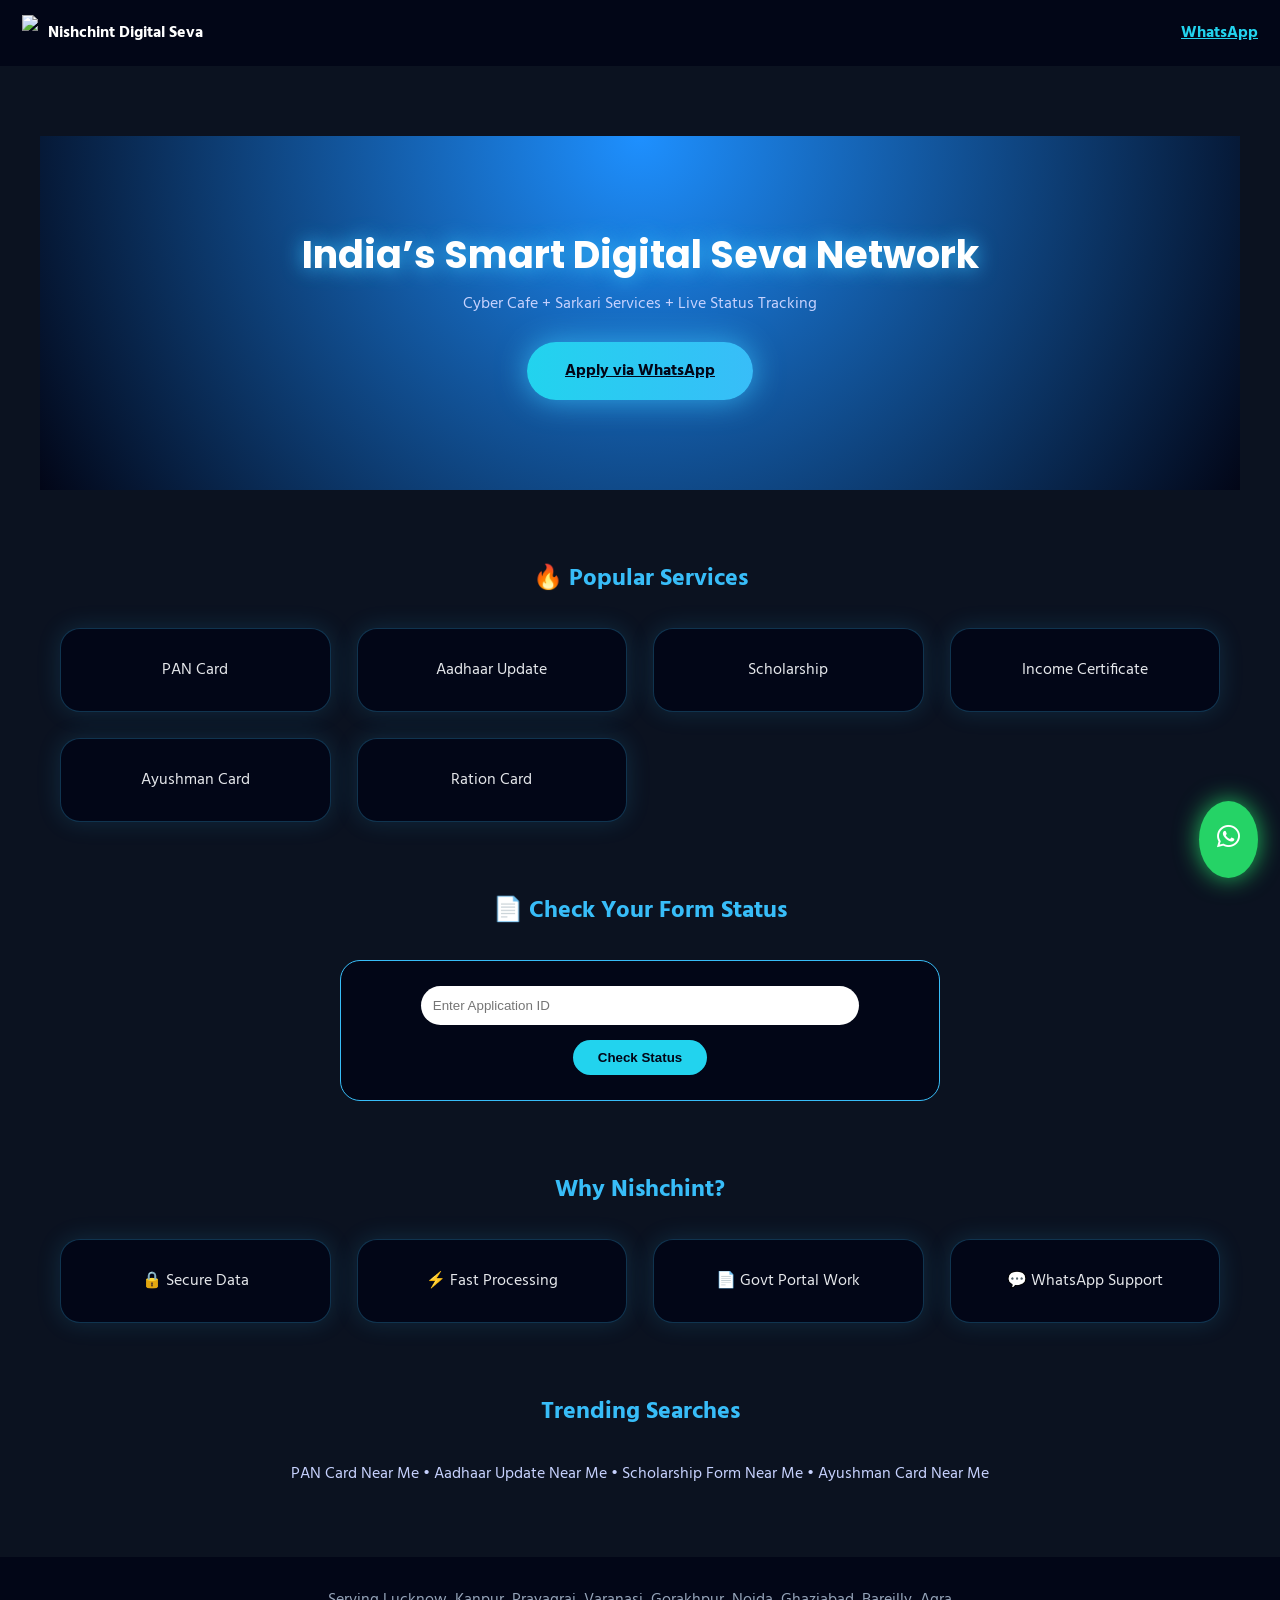
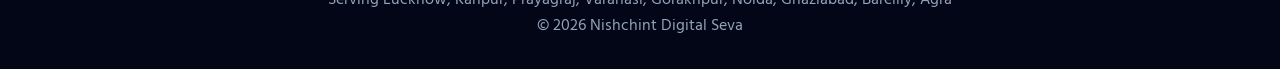
==== index.html @ 5841b882 "Update index.html" ====
<!DOCTYPE html>
<html lang="hi">
<head>
<meta charset="UTF-8">
<meta name="viewport" content="width=device-width, initial-scale=1.0">

<title>Nishchint – Digital Seva, Sarkari News & Cyber Cafe Near Me</title>

<meta name="description" content="Nishchint Digital Seva – Uttar Pradesh ka #1 cyber cafe & online form filling portal. PAN, Aadhaar, Scholarship, Certificate, Sarkari Yojana aur status tracking.">
<meta name="robots" content="index, follow">

<meta name="geo.region" content="IN-UP">
<meta name="geo.placename" content="Uttar Pradesh">
<meta name="geo.position" content="26.8467;80.9462">
<meta name="ICBM" content="26.8467, 80.9462">

<meta name="keywords" content="cyber cafe near me, pan card near me, aadhaar update near me, scholarship form near me, ayushman card near me, nishchint digital seva">

<link rel="manifest" href="/nishchint/manifest.json">
<meta name="theme-color" content="#0a3d62">

<link href="https://fonts.googleapis.com/css2?family=Poppins:wght@500;600&family=Hind:wght@400;600&display=swap" rel="stylesheet">
<link rel="stylesheet" href="https://cdnjs.cloudflare.com/ajax/libs/font-awesome/6.5.0/css/all.min.css">

<script type="application/ld+json">
{
 "@context": "https://schema.org",
 "@type": "LocalBusiness",
 "name": "Nishchint Digital Seva",
 "image": "https://ashishkumar74979452-stack.github.io/nishchint/logo.png",
 "url": "https://ashishkumar74979452-stack.github.io/nishchint/",
 "telephone": "+917497945260",
 "address": { "@type": "PostalAddress", "addressRegion": "Uttar Pradesh", "addressCountry": "IN" },
 "areaServed": "Uttar Pradesh",
 "sameAs": ["https://wa.me/917497945260"]
}
</script>

<style>
*{margin:0;padding:0;box-sizing:border-box}
body{font-family:'Hind',sans-serif;background:#0b1220;color:#e5e7eb}

/* HEADER */
header{background:#020617;padding:15px 22px;display:flex;justify-content:space-between;align-items:center;position:sticky;top:0;z-index:10}
header img{height:36px}
header strong{color:#fff}
header a{color:#22d3ee;font-weight:700}

/* HERO */
.hero{background:radial-gradient(circle at top,#1e90ff,#020617);padding:90px 20px;text-align:center}
.hero h1{font-family:'Poppins';font-size:38px;color:#fff;text-shadow:0 0 20px #38bdf8}
.hero p{color:#c7d2fe;margin-top:8px}
.hero a{display:inline-block;margin-top:25px;padding:16px 38px;border-radius:40px;background:linear-gradient(90deg,#22d3ee,#38bdf8);color:#020617;font-weight:700;box-shadow:0 0 30px rgba(56,189,248,.8);animation:pulse 2s infinite}

/* SECTIONS */
section{max-width:1200px;margin:70px auto;padding:0 20px}
h2{text-align:center;margin-bottom:30px;color:#38bdf8}

/* CARDS */
.cards{display:grid;grid-template-columns:repeat(auto-fit,minmax(220px,1fr));gap:26px}
.card{background:#020617;border:1px solid rgba(56,189,248,.25);padding:28px 20px;border-radius:20px;text-align:center;box-shadow:0 0 25px rgba(56,189,248,.15);transition:.4s;animation:fadeUp .6s ease both}
.card:hover{transform:translateY(-12px) scale(1.03);box-shadow:0 0 50px rgba(56,189,248,.7)}

/* STATUS TRACKER */
.status-box{max-width:600px;margin:0 auto;background:#020617;padding:25px;border-radius:20px;border:1px solid #38bdf8;text-align:center}
.status-box input{padding:12px;width:80%;border-radius:30px;border:none;margin-bottom:15px}
.status-box button{padding:10px 25px;border:none;border-radius:30px;background:#22d3ee;color:#020617;font-weight:700}

/* FOOTER */
footer{background:#020617;text-align:center;padding:30px;color:#94a3b8}

/* WHATSAPP */
.whatsapp{position:fixed;bottom:22px;right:22px;background:#25d366;color:#fff;padding:18px;border-radius:50%;font-size:26px;box-shadow:0 0 25px rgba(37,211,102,.9)}

/* ANIMATIONS */
@keyframes pulse{0%,100%{transform:scale(1)}50%{transform:scale(1.05)}}
@keyframes fadeUp{from{opacity:0;transform:translateY(20px)}to{opacity:1;transform:translateY(0)}}
</style>
</head>

<body>

<header>
<div style="display:flex;align-items:center;gap:10px">
<img src="/nishchint/logo.png">
<strong>Nishchint Digital Seva</strong>
</div>
<a href="https://wa.me/917497945260">WhatsApp</a>
</header>

<section class="hero">
<h1>India’s Smart Digital Seva Network</h1>
<p>Cyber Cafe + Sarkari Services + Live Status Tracking</p>
<a href="https://wa.me/917497945260">Apply via WhatsApp</a>
</section>

<section>
<h2>🔥 Popular Services</h2>
<div class="cards">
<div class="card">PAN Card</div>
<div class="card">Aadhaar Update</div>
<div class="card">Scholarship</div>
<div class="card">Income Certificate</div>
<div class="card">Ayushman Card</div>
<div class="card">Ration Card</div>
</div>
</section>

<section>
<h2>📄 Check Your Form Status</h2>
<div class="status-box">
<input type="text" placeholder="Enter Application ID">
<br>
<button onclick="alert('Processing… You will be notified on WhatsApp')">Check Status</button>
</div>
</section>

<section>
<h2>Why Nishchint?</h2>
<div class="cards">
<div class="card">🔒 Secure Data</div>
<div class="card">⚡ Fast Processing</div>
<div class="card">📄 Govt Portal Work</div>
<div class="card">💬 WhatsApp Support</div>
</div>
</section>

<section>
<h2>Trending Searches</h2>
<p style="text-align:center;color:#c7d2fe">
PAN Card Near Me • Aadhaar Update Near Me • Scholarship Form Near Me • Ayushman Card Near Me
</p>
</section>

<footer>
Serving Lucknow, Kanpur, Prayagraj, Varanasi, Gorakhpur, Noida, Ghaziabad, Bareilly, Agra  
<br>© 2026 Nishchint Digital Seva
</footer>

<a class="whatsapp" href="https://wa.me/917497945260">
<i class="fa-brands fa-whatsapp"></i>
</a>

<script>
if("serviceWorker" in navigator){
navigator.serviceWorker.register("/nishchint/service-worker.js");
}
</script>

</body>
</html>
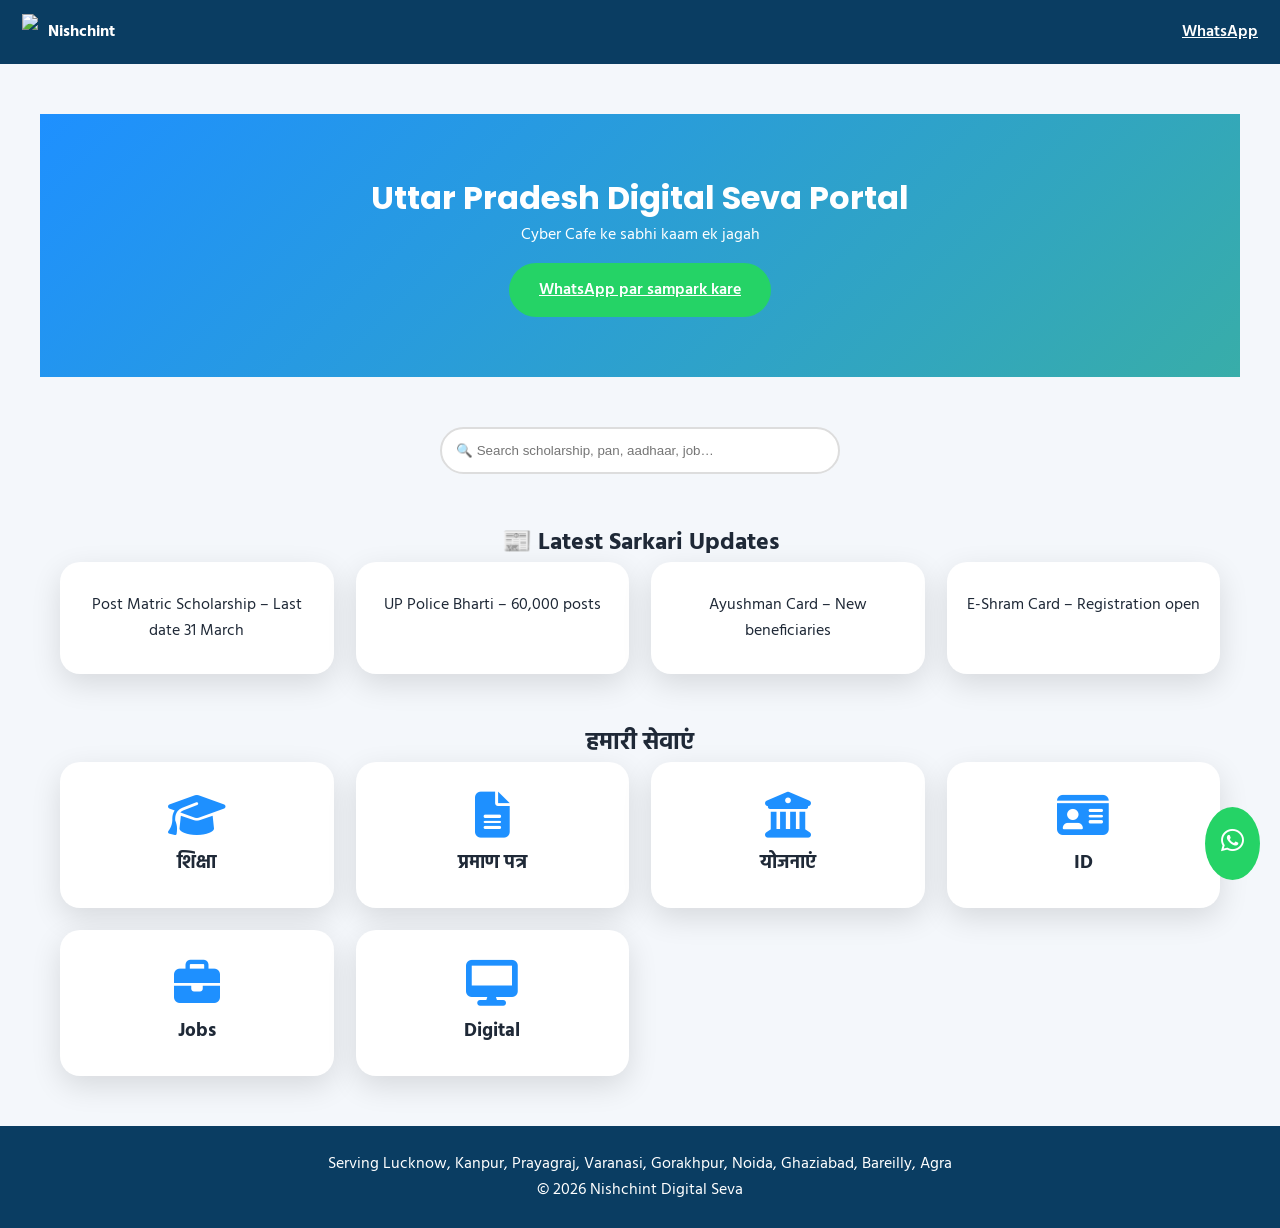
==== commit 5bf2c510: "Update index.html finnel update" ====
--- a/index.html
+++ b/index.html
@@ -3,18 +3,15 @@
 <head>
 <meta charset="UTF-8">
 <meta name="viewport" content="width=device-width, initial-scale=1.0">
+<title>Nishchint – Digital Seva Portal</title>
 
-<title>Nishchint – Digital Seva, Sarkari News & Cyber Cafe Near Me</title>
-
-<meta name="description" content="Nishchint Digital Seva – Uttar Pradesh ka #1 cyber cafe & online form filling portal. PAN, Aadhaar, Scholarship, Certificate, Sarkari Yojana aur status tracking.">
+<meta name="description" content="Nishchint – Uttar Pradesh ki trusted cyber cafe & online form filling service. Sabhi sarkari aur digital kaam ek jagah.">
 <meta name="robots" content="index, follow">
 
+<!-- GOOGLE NEAR ME SEO -->
 <meta name="geo.region" content="IN-UP">
 <meta name="geo.placename" content="Uttar Pradesh">
-<meta name="geo.position" content="26.8467;80.9462">
-<meta name="ICBM" content="26.8467, 80.9462">
-
-<meta name="keywords" content="cyber cafe near me, pan card near me, aadhaar update near me, scholarship form near me, ayushman card near me, nishchint digital seva">
+<meta name="keywords" content="cyber cafe near me, pan card near me, aadhaar update near me, scholarship form near me, nishchint digital seva">
 
 <link rel="manifest" href="/nishchint/manifest.json">
 <meta name="theme-color" content="#0a3d62">
@@ -22,59 +19,55 @@
 <link href="https://fonts.googleapis.com/css2?family=Poppins:wght@500;600&family=Hind:wght@400;600&display=swap" rel="stylesheet">
 <link rel="stylesheet" href="https://cdnjs.cloudflare.com/ajax/libs/font-awesome/6.5.0/css/all.min.css">
 
+<!-- LOCAL BUSINESS -->
 <script type="application/ld+json">
 {
- "@context": "https://schema.org",
- "@type": "LocalBusiness",
- "name": "Nishchint Digital Seva",
- "image": "https://ashishkumar74979452-stack.github.io/nishchint/logo.png",
- "url": "https://ashishkumar74979452-stack.github.io/nishchint/",
- "telephone": "+917497945260",
- "address": { "@type": "PostalAddress", "addressRegion": "Uttar Pradesh", "addressCountry": "IN" },
- "areaServed": "Uttar Pradesh",
- "sameAs": ["https://wa.me/917497945260"]
+ "@context":"https://schema.org",
+ "@type":"LocalBusiness",
+ "name":"Nishchint Digital Seva",
+ "telephone":"+917497945260",
+ "address":{"@type":"PostalAddress","addressRegion":"Uttar Pradesh","addressCountry":"IN"},
+ "areaServed":"Uttar Pradesh",
+ "url":"https://ashishkumar74979452-stack.github.io/nishchint/"
 }
 </script>
 
 <style>
 *{margin:0;padding:0;box-sizing:border-box}
-body{font-family:'Hind',sans-serif;background:#0b1220;color:#e5e7eb}
+body{font-family:'Hind',sans-serif;background:#f4f7fb;color:#1f2937}
 
 /* HEADER */
-header{background:#020617;padding:15px 22px;display:flex;justify-content:space-between;align-items:center;position:sticky;top:0;z-index:10}
+header{background:#0a3d62;color:#fff;padding:14px 22px;display:flex;justify-content:space-between;align-items:center}
 header img{height:36px}
-header strong{color:#fff}
-header a{color:#22d3ee;font-weight:700}
+header a{color:#fff;font-weight:600}
 
 /* HERO */
-.hero{background:radial-gradient(circle at top,#1e90ff,#020617);padding:90px 20px;text-align:center}
-.hero h1{font-family:'Poppins';font-size:38px;color:#fff;text-shadow:0 0 20px #38bdf8}
-.hero p{color:#c7d2fe;margin-top:8px}
-.hero a{display:inline-block;margin-top:25px;padding:16px 38px;border-radius:40px;background:linear-gradient(90deg,#22d3ee,#38bdf8);color:#020617;font-weight:700;box-shadow:0 0 30px rgba(56,189,248,.8);animation:pulse 2s infinite}
+.hero{background:linear-gradient(135deg,#1e90ff,#38ada9);color:#fff;text-align:center;padding:60px 20px}
+.hero h1{font-family:'Poppins';font-size:32px}
+.hero a{background:#25d366;color:#fff;padding:14px 30px;border-radius:30px;display:inline-block;margin-top:15px;font-weight:600}
+
+/* SEARCH */
+.search{margin:30px auto;text-align:center}
+.search input{padding:14px;width:80%;max-width:400px;border-radius:30px;border:2px solid #ddd}
 
 /* SECTIONS */
-section{max-width:1200px;margin:70px auto;padding:0 20px}
-h2{text-align:center;margin-bottom:30px;color:#38bdf8}
+section{max-width:1200px;margin:50px auto;padding:0 20px}
+.cards{display:grid;grid-template-columns:repeat(auto-fit,minmax(220px,1fr));gap:22px}
+.card{background:#fff;padding:30px 20px;border-radius:20px;text-align:center;box-shadow:0 10px 30px rgba(0,0,0,.12);transition:.3s}
+.card:hover{transform:translateY(-8px)}
+.card i{font-size:46px;color:#1e90ff;margin-bottom:10px}
 
-/* CARDS */
-.cards{display:grid;grid-template-columns:repeat(auto-fit,minmax(220px,1fr));gap:26px}
-.card{background:#020617;border:1px solid rgba(56,189,248,.25);padding:28px 20px;border-radius:20px;text-align:center;box-shadow:0 0 25px rgba(56,189,248,.15);transition:.4s;animation:fadeUp .6s ease both}
-.card:hover{transform:translateY(-12px) scale(1.03);box-shadow:0 0 50px rgba(56,189,248,.7)}
-
-/* STATUS TRACKER */
-.status-box{max-width:600px;margin:0 auto;background:#020617;padding:25px;border-radius:20px;border:1px solid #38bdf8;text-align:center}
-.status-box input{padding:12px;width:80%;border-radius:30px;border:none;margin-bottom:15px}
-.status-box button{padding:10px 25px;border:none;border-radius:30px;background:#22d3ee;color:#020617;font-weight:700}
+/* MODAL */
+.modal{position:fixed;top:0;left:0;width:100%;height:100%;background:rgba(0,0,0,.6);display:none;align-items:center;justify-content:center;z-index:999}
+.modal-content{background:#fff;width:90%;max-width:520px;border-radius:20px;padding:25px;max-height:80vh;overflow:auto}
+.close{text-align:right;font-weight:700;cursor:pointer}
+.apply{background:#25d366;color:#fff;padding:4px 10px;border-radius:20px;font-size:13px}
 
 /* FOOTER */
-footer{background:#020617;text-align:center;padding:30px;color:#94a3b8}
+footer{background:#0a3d62;color:#fff;text-align:center;padding:25px;margin-top:50px}
 
 /* WHATSAPP */
-.whatsapp{position:fixed;bottom:22px;right:22px;background:#25d366;color:#fff;padding:18px;border-radius:50%;font-size:26px;box-shadow:0 0 25px rgba(37,211,102,.9)}
-
-/* ANIMATIONS */
-@keyframes pulse{0%,100%{transform:scale(1)}50%{transform:scale(1.05)}}
-@keyframes fadeUp{from{opacity:0;transform:translateY(20px)}to{opacity:1;transform:translateY(0)}}
+.whatsapp{position:fixed;bottom:20px;right:20px;background:#25d366;color:#fff;padding:16px;border-radius:50%;font-size:26px}
 </style>
 </head>
 
@@ -83,65 +76,86 @@
 <header>
 <div style="display:flex;align-items:center;gap:10px">
 <img src="/nishchint/logo.png">
-<strong>Nishchint Digital Seva</strong>
+<strong>Nishchint</strong>
 </div>
 <a href="https://wa.me/917497945260">WhatsApp</a>
 </header>
 
 <section class="hero">
-<h1>India’s Smart Digital Seva Network</h1>
-<p>Cyber Cafe + Sarkari Services + Live Status Tracking</p>
-<a href="https://wa.me/917497945260">Apply via WhatsApp</a>
+<h1>Uttar Pradesh Digital Seva Portal</h1>
+<p>Cyber Cafe ke sabhi kaam ek jagah</p>
+<a href="https://wa.me/917497945260">WhatsApp par sampark kare</a>
 </section>
 
+<div class="search">
+<input id="searchBox" type="text" placeholder="🔍 Search scholarship, pan, aadhaar, job…">
+</div>
+
 <section>
-<h2>🔥 Popular Services</h2>
+<h2 style="text-align:center">📰 Latest Sarkari Updates</h2>
 <div class="cards">
-<div class="card">PAN Card</div>
-<div class="card">Aadhaar Update</div>
-<div class="card">Scholarship</div>
-<div class="card">Income Certificate</div>
-<div class="card">Ayushman Card</div>
-<div class="card">Ration Card</div>
+<div class="card">Post Matric Scholarship – Last date 31 March</div>
+<div class="card">UP Police Bharti – 60,000 posts</div>
+<div class="card">Ayushman Card – New beneficiaries</div>
+<div class="card">E-Shram Card – Registration open</div>
 </div>
 </section>
 
 <section>
-<h2>📄 Check Your Form Status</h2>
-<div class="status-box">
-<input type="text" placeholder="Enter Application ID">
-<br>
-<button onclick="alert('Processing… You will be notified on WhatsApp')">Check Status</button>
+<h2 style="text-align:center">हमारी सेवाएं</h2>
+<div class="cards">
+<div class="card" onclick="openModal('student')"><i class="fa-solid fa-graduation-cap"></i><h3>शिक्षा</h3></div>
+<div class="card" onclick="openModal('cert')"><i class="fa-solid fa-file-lines"></i><h3>प्रमाण पत्र</h3></div>
+<div class="card" onclick="openModal('gov')"><i class="fa-solid fa-building-columns"></i><h3>योजनाएं</h3></div>
+<div class="card" onclick="openModal('id')"><i class="fa-solid fa-id-card"></i><h3>ID</h3></div>
+<div class="card" onclick="openModal('job')"><i class="fa-solid fa-briefcase"></i><h3>Jobs</h3></div>
+<div class="card" onclick="openModal('digital')"><i class="fa-solid fa-desktop"></i><h3>Digital</h3></div>
 </div>
 </section>
 
-<section>
-<h2>Why Nishchint?</h2>
-<div class="cards">
-<div class="card">🔒 Secure Data</div>
-<div class="card">⚡ Fast Processing</div>
-<div class="card">📄 Govt Portal Work</div>
-<div class="card">💬 WhatsApp Support</div>
+<div class="modal" id="modal">
+<div class="modal-content">
+<div class="close" onclick="closeModal()">❌ Close</div>
+<ul id="modalList"></ul>
 </div>
-</section>
-
-<section>
-<h2>Trending Searches</h2>
-<p style="text-align:center;color:#c7d2fe">
-PAN Card Near Me • Aadhaar Update Near Me • Scholarship Form Near Me • Ayushman Card Near Me
-</p>
-</section>
+</div>
 
 <footer>
 Serving Lucknow, Kanpur, Prayagraj, Varanasi, Gorakhpur, Noida, Ghaziabad, Bareilly, Agra  
 <br>© 2026 Nishchint Digital Seva
 </footer>
 
-<a class="whatsapp" href="https://wa.me/917497945260">
-<i class="fa-brands fa-whatsapp"></i>
-</a>
+<a class="whatsapp" href="https://wa.me/917497945260"><i class="fa-brands fa-whatsapp"></i></a>
 
 <script>
+document.getElementById("searchBox").addEventListener("keyup",function(){
+let q=this.value.toLowerCase();
+document.querySelectorAll(".card").forEach(c=>{
+c.style.display = c.innerText.toLowerCase().includes(q) ? "block" : "none";
+});
+});
+
+const services={
+student:["छात्रवृत्ति","फीस प्रतिपूर्ति","ITI","Online Exam"],
+cert:["आय प्रमाण पत्र","जाति","निवास","जन्म प्रमाण"],
+gov:["आयुष्मान","प्रधानमंत्री आवास","ई-श्रम","उज्ज्वला"],
+id:["PAN","Aadhaar","Voter","Ration","DL"],
+job:["SSC","Railway","UP Police","Govt Job"],
+digital:["Resume","Form Fill","Print","Bill Payment"]
+};
+
+function openModal(t){
+const ul=document.getElementById("modalList");
+ul.innerHTML="";
+services[t].forEach(s=>{
+ul.innerHTML+=`<li>${s} <a class="apply" href="https://wa.me/917497945260">Apply</a></li>`;
+});
+document.getElementById("modal").style.display="flex";
+}
+function closeModal(){
+document.getElementById("modal").style.display="none";
+}
+
 if("serviceWorker" in navigator){
 navigator.serviceWorker.register("/nishchint/service-worker.js");
 }
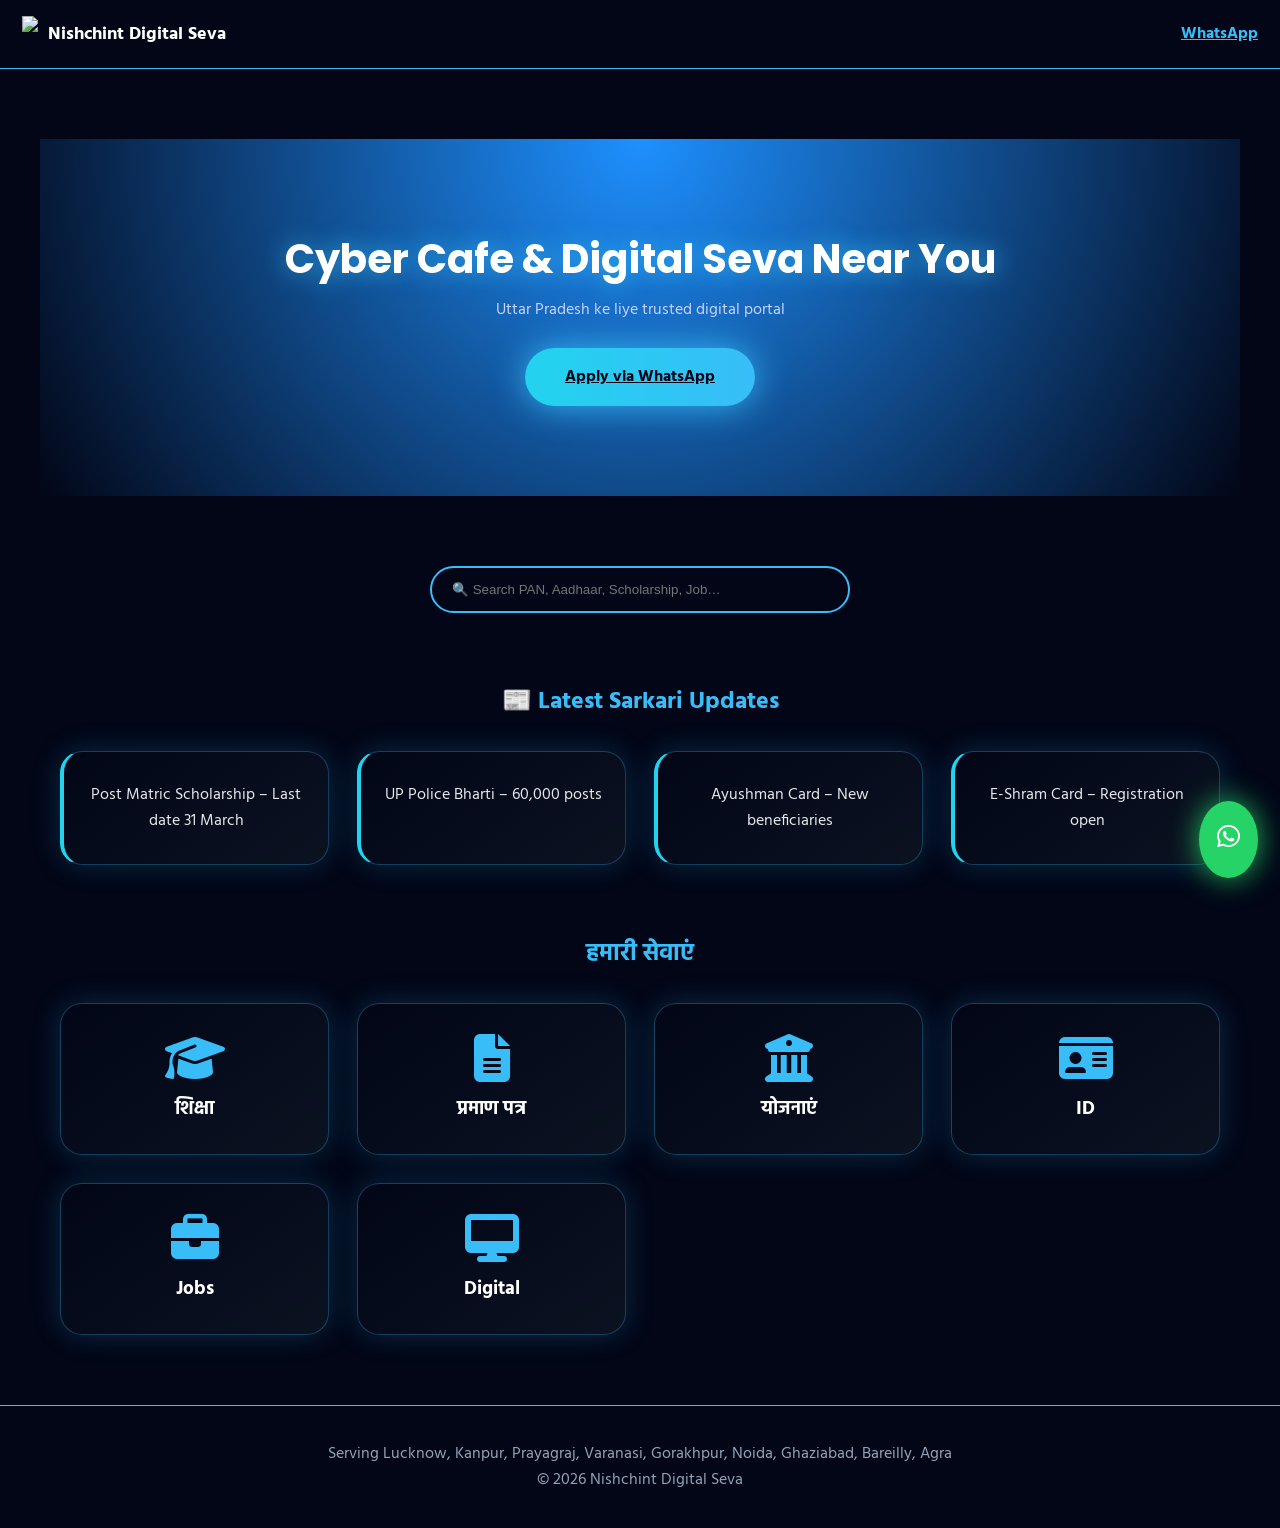
==== commit 1004d2a8: "Update index.html" ====
--- a/index.html
+++ b/index.html
@@ -3,23 +3,23 @@
 <head>
 <meta charset="UTF-8">
 <meta name="viewport" content="width=device-width, initial-scale=1.0">
-<title>Nishchint – Digital Seva Portal</title>
-
-<meta name="description" content="Nishchint – Uttar Pradesh ki trusted cyber cafe & online form filling service. Sabhi sarkari aur digital kaam ek jagah.">
+
+<title>Nishchint – Cyber Cafe & Digital Seva Near Me</title>
+
+<meta name="description" content="Nishchint Digital Seva – Uttar Pradesh ka trusted cyber cafe aur online form filling center. PAN, Aadhaar, Scholarship, Certificate aur sabhi sarkari seva near me.">
 <meta name="robots" content="index, follow">
 
-<!-- GOOGLE NEAR ME SEO -->
+<!-- NEAR ME SEO -->
 <meta name="geo.region" content="IN-UP">
 <meta name="geo.placename" content="Uttar Pradesh">
 <meta name="keywords" content="cyber cafe near me, pan card near me, aadhaar update near me, scholarship form near me, nishchint digital seva">
 
 <link rel="manifest" href="/nishchint/manifest.json">
-<meta name="theme-color" content="#0a3d62">
+<meta name="theme-color" content="#020617">
 
 <link href="https://fonts.googleapis.com/css2?family=Poppins:wght@500;600&family=Hind:wght@400;600&display=swap" rel="stylesheet">
 <link rel="stylesheet" href="https://cdnjs.cloudflare.com/ajax/libs/font-awesome/6.5.0/css/all.min.css">
 
-<!-- LOCAL BUSINESS -->
 <script type="application/ld+json">
 {
  "@context":"https://schema.org",
@@ -34,40 +34,147 @@
 
 <style>
 *{margin:0;padding:0;box-sizing:border-box}
-body{font-family:'Hind',sans-serif;background:#f4f7fb;color:#1f2937}
+body{font-family:'Hind',sans-serif;background:#020617;color:#e5e7eb}
 
 /* HEADER */
-header{background:#0a3d62;color:#fff;padding:14px 22px;display:flex;justify-content:space-between;align-items:center}
+header{
+  background:#020617;
+  padding:16px 22px;
+  display:flex;
+  justify-content:space-between;
+  align-items:center;
+  border-bottom:1px solid #38bdf8;
+}
 header img{height:36px}
-header a{color:#fff;font-weight:600}
+header strong{color:#fff;font-size:18px}
+header a{color:#38bdf8;font-weight:700}
 
 /* HERO */
-.hero{background:linear-gradient(135deg,#1e90ff,#38ada9);color:#fff;text-align:center;padding:60px 20px}
-.hero h1{font-family:'Poppins';font-size:32px}
-.hero a{background:#25d366;color:#fff;padding:14px 30px;border-radius:30px;display:inline-block;margin-top:15px;font-weight:600}
+.hero{
+  background:radial-gradient(circle at top,#1e90ff,#020617);
+  padding:90px 20px;
+  text-align:center;
+}
+.hero h1{
+  font-family:'Poppins';
+  font-size:40px;
+  color:#fff;
+  text-shadow:0 0 25px rgba(56,189,248,.8);
+}
+.hero p{color:#c7d2fe;margin-top:8px}
+.hero a{
+  margin-top:25px;
+  display:inline-block;
+  padding:16px 40px;
+  border-radius:40px;
+  background:linear-gradient(90deg,#22d3ee,#38bdf8);
+  color:#020617;
+  font-weight:800;
+  box-shadow:0 0 35px rgba(56,189,248,.9);
+  animation:pulse 2s infinite;
+}
 
 /* SEARCH */
-.search{margin:30px auto;text-align:center}
-.search input{padding:14px;width:80%;max-width:400px;border-radius:30px;border:2px solid #ddd}
+.search{text-align:center;margin:30px}
+.search input{
+  background:#020617;
+  color:#e5e7eb;
+  border:2px solid #38bdf8;
+  padding:14px 20px;
+  border-radius:30px;
+  width:80%;
+  max-width:420px;
+}
 
 /* SECTIONS */
-section{max-width:1200px;margin:50px auto;padding:0 20px}
-.cards{display:grid;grid-template-columns:repeat(auto-fit,minmax(220px,1fr));gap:22px}
-.card{background:#fff;padding:30px 20px;border-radius:20px;text-align:center;box-shadow:0 10px 30px rgba(0,0,0,.12);transition:.3s}
-.card:hover{transform:translateY(-8px)}
-.card i{font-size:46px;color:#1e90ff;margin-bottom:10px}
+section{max-width:1200px;margin:70px auto;padding:0 20px}
+h2{text-align:center;margin-bottom:30px;color:#38bdf8}
+
+/* CARDS */
+.cards{
+  display:grid;
+  grid-template-columns:repeat(auto-fit,minmax(230px,1fr));
+  gap:28px;
+}
+.card{
+  background:linear-gradient(145deg,#020617,#0b1220);
+  border:1px solid rgba(56,189,248,.3);
+  padding:30px 20px;
+  border-radius:22px;
+  text-align:center;
+  box-shadow:0 0 30px rgba(56,189,248,.2);
+  transition:.4s ease;
+  animation:fadeUp .6s ease both;
+}
+.card:hover{
+  transform:translateY(-14px) scale(1.03);
+  box-shadow:0 0 60px rgba(56,189,248,.8);
+}
+.card i{
+  font-size:48px;
+  color:#38bdf8;
+  margin-bottom:12px;
+}
+.card h3{color:#fff}
+
+/* NEWS */
+#news .card{
+  border-left:4px solid #22d3ee;
+}
 
 /* MODAL */
-.modal{position:fixed;top:0;left:0;width:100%;height:100%;background:rgba(0,0,0,.6);display:none;align-items:center;justify-content:center;z-index:999}
-.modal-content{background:#fff;width:90%;max-width:520px;border-radius:20px;padding:25px;max-height:80vh;overflow:auto}
-.close{text-align:right;font-weight:700;cursor:pointer}
-.apply{background:#25d366;color:#fff;padding:4px 10px;border-radius:20px;font-size:13px}
+.modal{
+  position:fixed;top:0;left:0;
+  width:100%;height:100%;
+  background:rgba(0,0,0,.7);
+  display:none;align-items:center;justify-content:center;
+}
+.modal-content{
+  background:#020617;
+  color:#e5e7eb;
+  padding:25px;
+  border-radius:25px;
+  border:1px solid #38bdf8;
+  width:90%;max-width:520px;
+}
+.apply{
+  background:linear-gradient(90deg,#22d3ee,#38bdf8);
+  color:#020617;
+  padding:4px 12px;
+  border-radius:20px;
+}
 
 /* FOOTER */
-footer{background:#0a3d62;color:#fff;text-align:center;padding:25px;margin-top:50px}
+footer{
+  background:#020617;
+  text-align:center;
+  padding:35px;
+  color:#94a3b8;
+  border-top:1px solid #38bdf8;
+}
 
 /* WHATSAPP */
-.whatsapp{position:fixed;bottom:20px;right:20px;background:#25d366;color:#fff;padding:16px;border-radius:50%;font-size:26px}
+.whatsapp{
+  position:fixed;
+  bottom:22px;
+  right:22px;
+  background:#25d366;
+  color:#fff;
+  padding:18px;
+  border-radius:50%;
+  font-size:26px;
+  box-shadow:0 0 30px rgba(37,211,102,.9);
+}
+
+/* ANIMATIONS */
+@keyframes pulse{
+  0%,100%{transform:scale(1)}
+  50%{transform:scale(1.06)}
+}
+@keyframes fadeUp{
+  from{opacity:0;transform:translateY(25px)}
+  to{opacity:1;transform:translateY(0)}
+}
 </style>
 </head>
 
@@ -76,23 +183,23 @@
 <header>
 <div style="display:flex;align-items:center;gap:10px">
 <img src="/nishchint/logo.png">
-<strong>Nishchint</strong>
+<strong>Nishchint Digital Seva</strong>
 </div>
 <a href="https://wa.me/917497945260">WhatsApp</a>
 </header>
 
 <section class="hero">
-<h1>Uttar Pradesh Digital Seva Portal</h1>
-<p>Cyber Cafe ke sabhi kaam ek jagah</p>
-<a href="https://wa.me/917497945260">WhatsApp par sampark kare</a>
+<h1>Cyber Cafe & Digital Seva Near You</h1>
+<p>Uttar Pradesh ke liye trusted digital portal</p>
+<a href="https://wa.me/917497945260">Apply via WhatsApp</a>
 </section>
 
 <div class="search">
-<input id="searchBox" type="text" placeholder="🔍 Search scholarship, pan, aadhaar, job…">
-</div>
-
-<section>
-<h2 style="text-align:center">📰 Latest Sarkari Updates</h2>
+<input id="searchBox" type="text" placeholder="🔍 Search PAN, Aadhaar, Scholarship, Job…">
+</div>
+
+<section id="news">
+<h2>📰 Latest Sarkari Updates</h2>
 <div class="cards">
 <div class="card">Post Matric Scholarship – Last date 31 March</div>
 <div class="card">UP Police Bharti – 60,000 posts</div>
@@ -102,7 +209,7 @@
 </section>
 
 <section>
-<h2 style="text-align:center">हमारी सेवाएं</h2>
+<h2>हमारी सेवाएं</h2>
 <div class="cards">
 <div class="card" onclick="openModal('student')"><i class="fa-solid fa-graduation-cap"></i><h3>शिक्षा</h3></div>
 <div class="card" onclick="openModal('cert')"><i class="fa-solid fa-file-lines"></i><h3>प्रमाण पत्र</h3></div>
@@ -115,7 +222,7 @@
 
 <div class="modal" id="modal">
 <div class="modal-content">
-<div class="close" onclick="closeModal()">❌ Close</div>
+<div style="text-align:right;cursor:pointer" onclick="closeModal()">❌</div>
 <ul id="modalList"></ul>
 </div>
 </div>
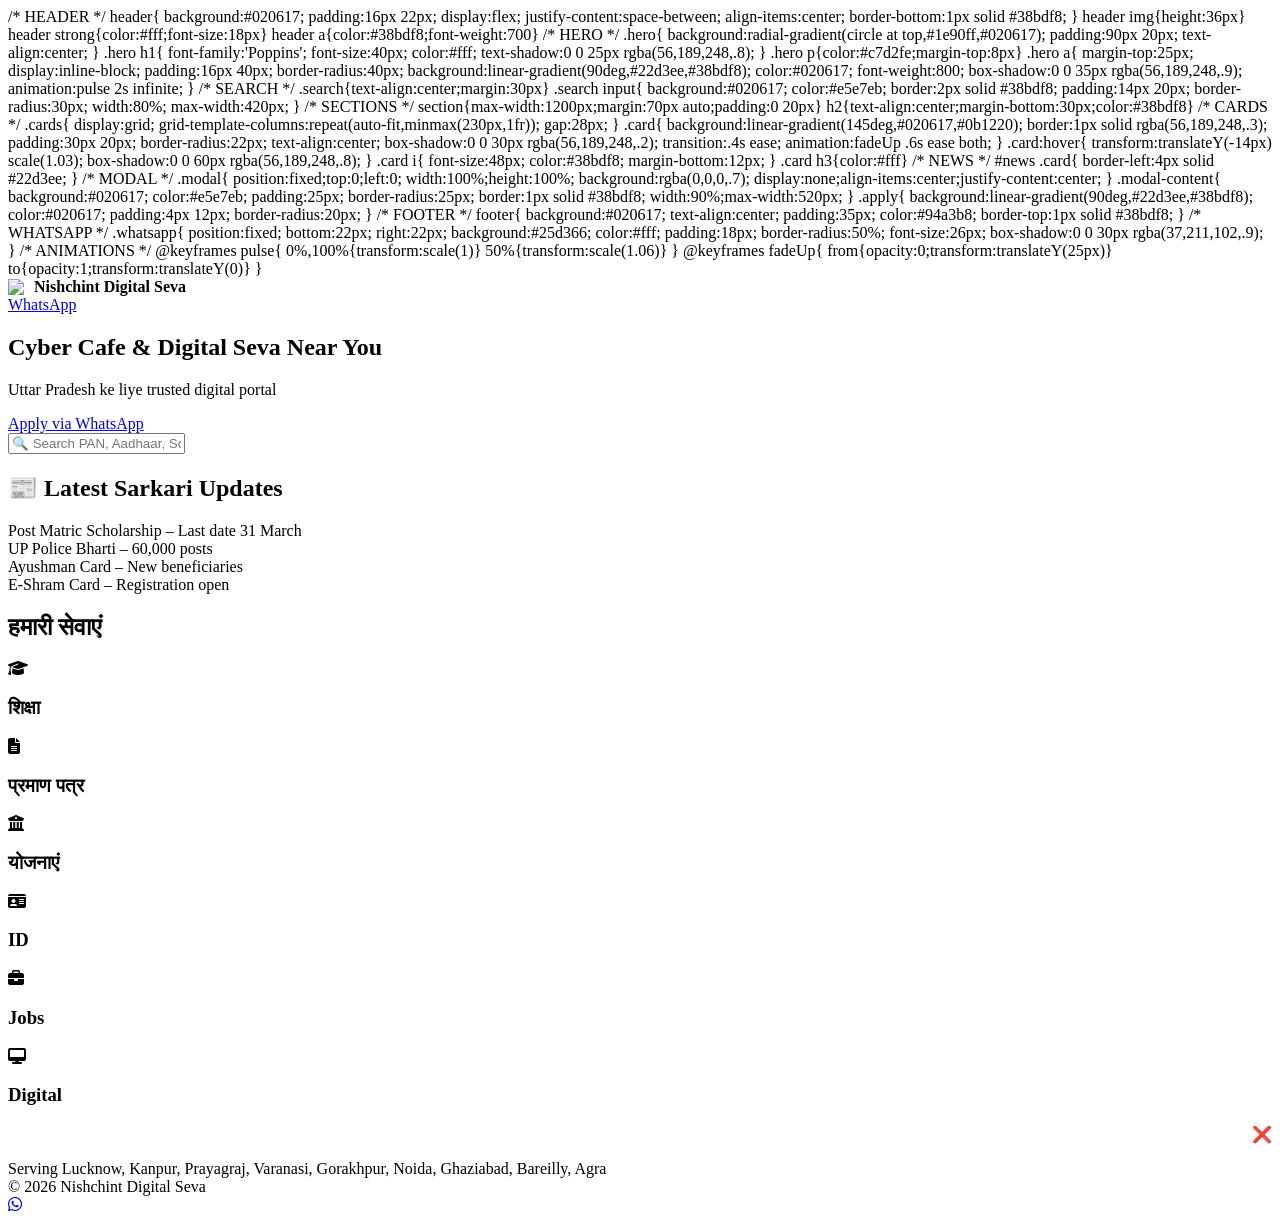
==== commit 5079d8b2: "Update index.html" ====
--- a/index.html
+++ b/index.html
@@ -32,9 +32,8 @@
 }
 </script>
 
-<style>
-*{margin:0;padding:0;box-sizing:border-box}
-body{font-family:'Hind',sans-serif;background:#020617;color:#e5e7eb}
+<link rel="stylesheet" href="/nishchint/style.css?v=2026">
+
 
 /* HEADER */
 header{
@@ -270,3 +269,4 @@
 
 </body>
 </html>
+
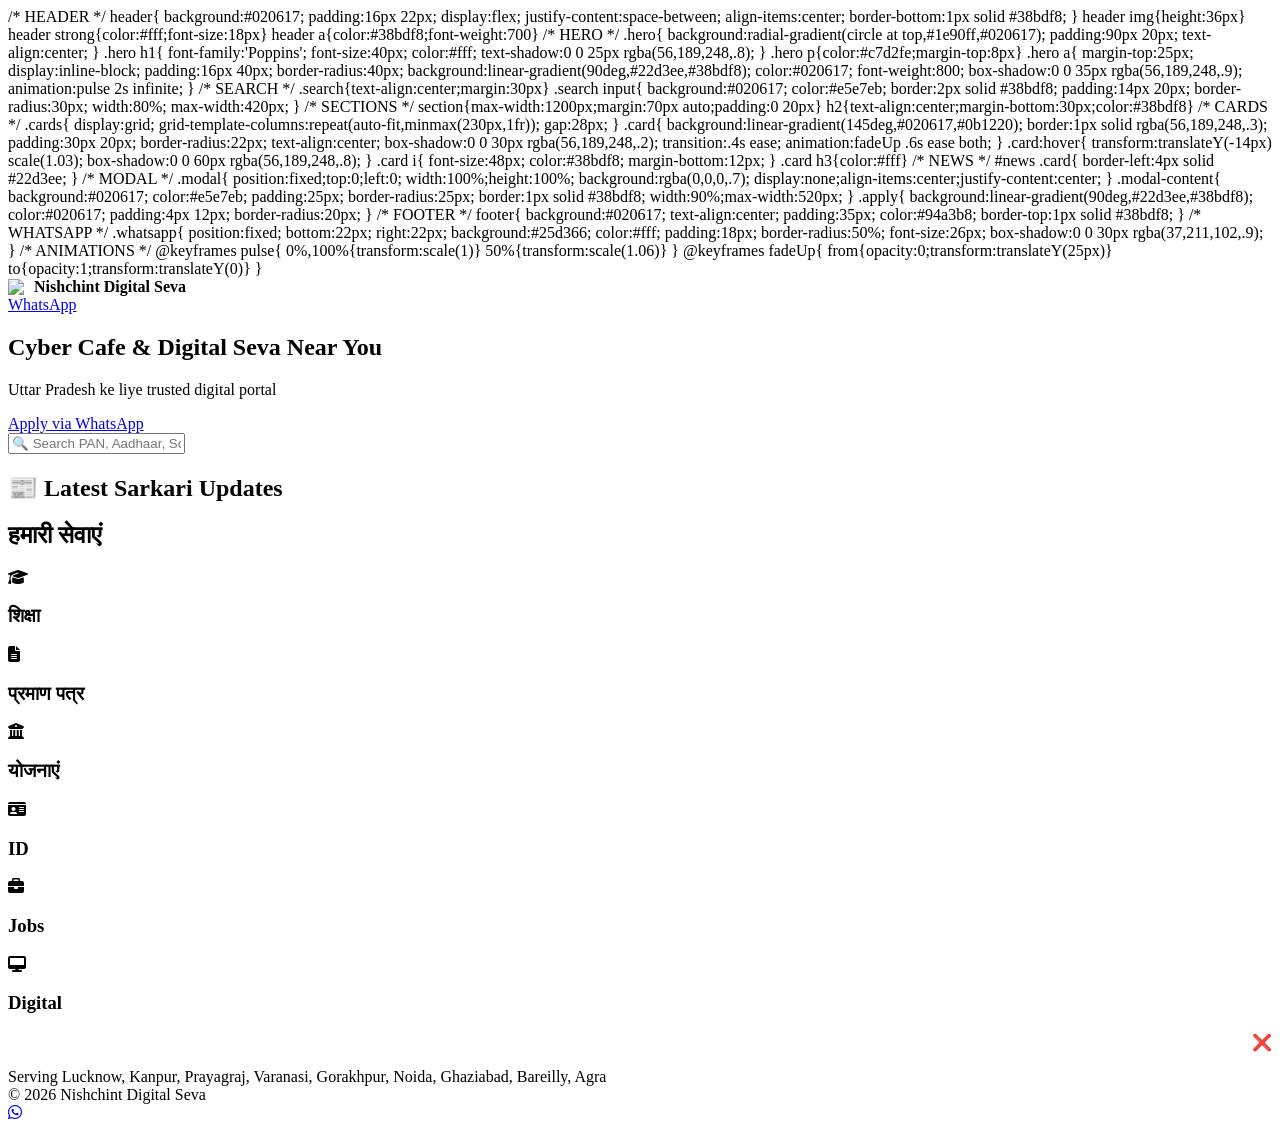
==== commit b1ff22cf: "Update index.html auto sarkari news live" ====
--- a/index.html
+++ b/index.html
@@ -199,13 +199,27 @@
 
 <section id="news">
 <h2>📰 Latest Sarkari Updates</h2>
-<div class="cards">
-<div class="card">Post Matric Scholarship – Last date 31 March</div>
-<div class="card">UP Police Bharti – 60,000 posts</div>
-<div class="card">Ayushman Card – New beneficiaries</div>
-<div class="card">E-Shram Card – Registration open</div>
-</div>
-</section>
+<div id="news" class="cards"></div>
+
+<script>
+fetchhttps://sheetdb.io/api/v1/pg210re7vg42k
+.then(res => res.json())
+.then(data => {
+  let html = "";
+  data.slice(0,6).forEach(n => {
+    html += `
+      <div class="card">
+        <h4>${n.Title}</h4>
+        <small>${n.Date}</small><br>
+        <a href="${n.Link}" target="_blank" style="color:#38bdf8;font-weight:700">
+          View Official Page
+        </a>
+      </div>
+    `;
+  });
+  document.getElementById("news").innerHTML = html;
+});
+</script>
 
 <section>
 <h2>हमारी सेवाएं</h2>
@@ -270,3 +284,4 @@
 </body>
 </html>
 
+
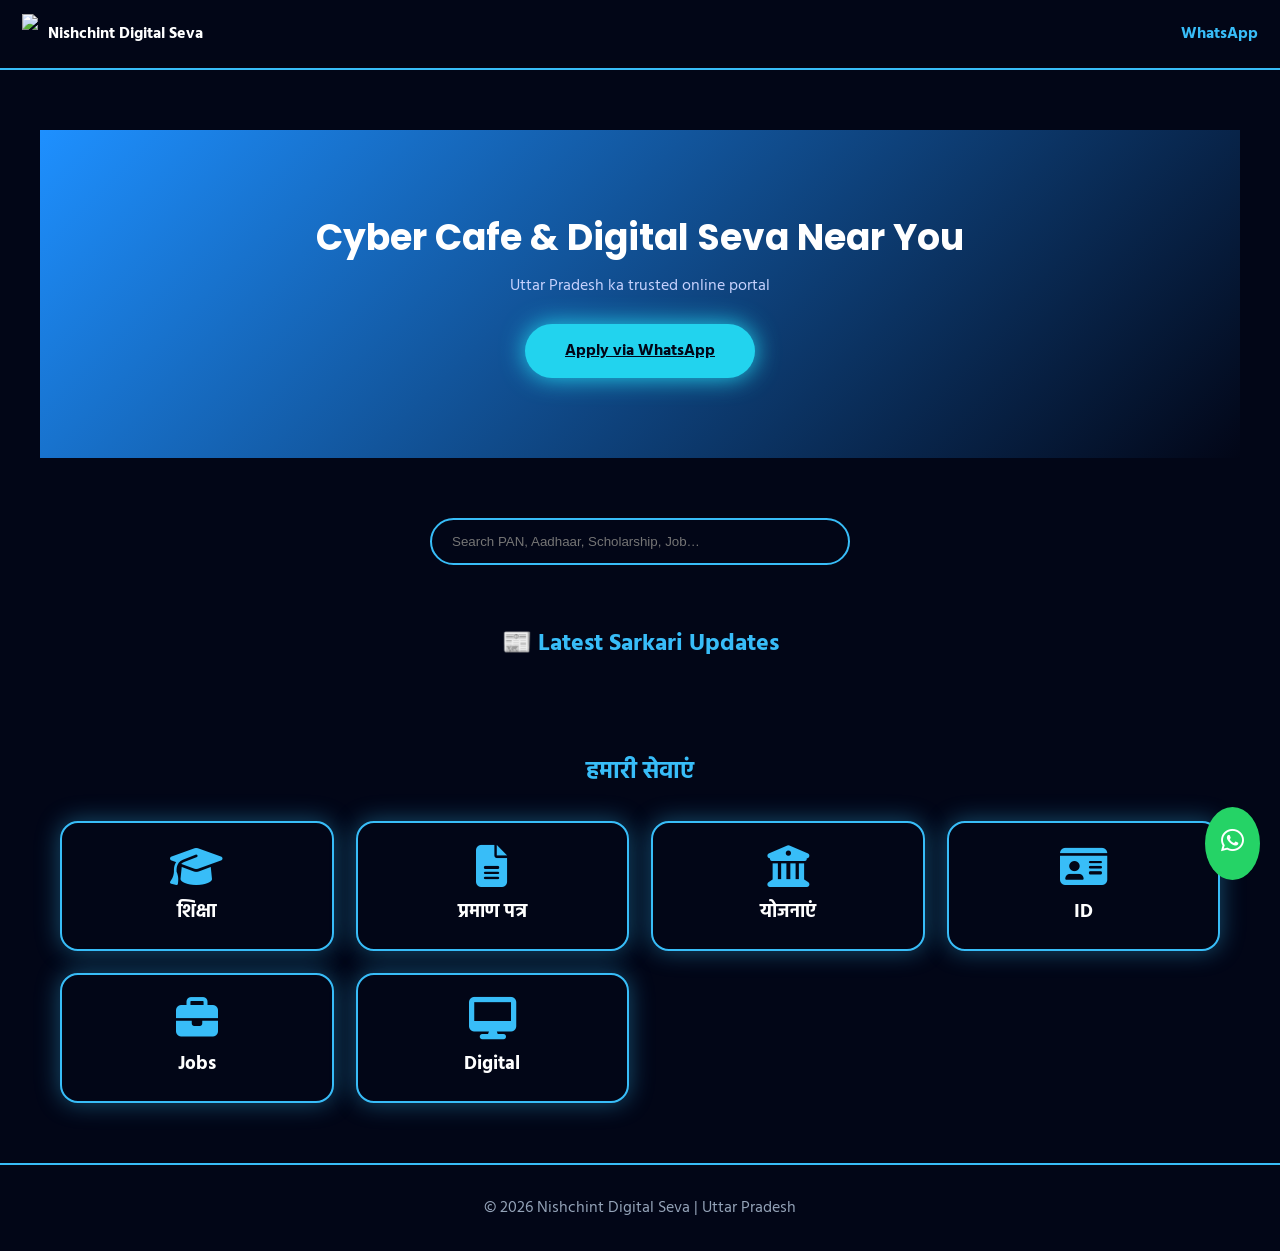
==== commit 343fca92: "Update index.html" ====
--- a/index.html
+++ b/index.html
@@ -6,13 +6,8 @@
 
 <title>Nishchint – Cyber Cafe & Digital Seva Near Me</title>
 
-<meta name="description" content="Nishchint Digital Seva – Uttar Pradesh ka trusted cyber cafe aur online form filling center. PAN, Aadhaar, Scholarship, Certificate aur sabhi sarkari seva near me.">
+<meta name="description" content="Nishchint Digital Seva – Uttar Pradesh ka trusted cyber cafe aur online form filling portal. PAN, Aadhaar, Scholarship, Sarkari Yojana aur sabhi services ek jagah.">
 <meta name="robots" content="index, follow">
-
-<!-- NEAR ME SEO -->
-<meta name="geo.region" content="IN-UP">
-<meta name="geo.placename" content="Uttar Pradesh">
-<meta name="keywords" content="cyber cafe near me, pan card near me, aadhaar update near me, scholarship form near me, nishchint digital seva">
 
 <link rel="manifest" href="/nishchint/manifest.json">
 <meta name="theme-color" content="#020617">
@@ -20,159 +15,144 @@
 <link href="https://fonts.googleapis.com/css2?family=Poppins:wght@500;600&family=Hind:wght@400;600&display=swap" rel="stylesheet">
 <link rel="stylesheet" href="https://cdnjs.cloudflare.com/ajax/libs/font-awesome/6.5.0/css/all.min.css">
 
-<script type="application/ld+json">
-{
- "@context":"https://schema.org",
- "@type":"LocalBusiness",
- "name":"Nishchint Digital Seva",
- "telephone":"+917497945260",
- "address":{"@type":"PostalAddress","addressRegion":"Uttar Pradesh","addressCountry":"IN"},
- "areaServed":"Uttar Pradesh",
- "url":"https://ashishkumar74979452-stack.github.io/nishchint/"
-}
-</script>
-
-<link rel="stylesheet" href="/nishchint/style.css?v=2026">
-
+<style>
+*{margin:0;padding:0;box-sizing:border-box}
+body{font-family:'Hind',sans-serif;background:#020617;color:#e5e7eb}
 
 /* HEADER */
 header{
   background:#020617;
-  padding:16px 22px;
+  border-bottom:2px solid #38bdf8;
+  padding:14px 22px;
   display:flex;
   justify-content:space-between;
   align-items:center;
-  border-bottom:1px solid #38bdf8;
-}
-header img{height:36px}
-header strong{color:#fff;font-size:18px}
-header a{color:#38bdf8;font-weight:700}
+}
+.logo{
+  display:flex;
+  align-items:center;
+  gap:10px;
+}
+.logo img{
+  height:40px;
+  width:auto;
+}
+.logo span{
+  font-weight:700;
+  color:#fff;
+}
+header a{
+  color:#38bdf8;
+  font-weight:700;
+  text-decoration:none;
+}
 
 /* HERO */
 .hero{
-  background:radial-gradient(circle at top,#1e90ff,#020617);
-  padding:90px 20px;
+  background:linear-gradient(135deg,#1e90ff,#020617);
   text-align:center;
+  padding:80px 20px;
 }
 .hero h1{
   font-family:'Poppins';
-  font-size:40px;
-  color:#fff;
-  text-shadow:0 0 25px rgba(56,189,248,.8);
+  color:#fff;
+  font-size:36px;
 }
 .hero p{color:#c7d2fe;margin-top:8px}
 .hero a{
+  display:inline-block;
   margin-top:25px;
-  display:inline-block;
-  padding:16px 40px;
+  padding:14px 40px;
   border-radius:40px;
-  background:linear-gradient(90deg,#22d3ee,#38bdf8);
+  background:#22d3ee;
   color:#020617;
   font-weight:800;
-  box-shadow:0 0 35px rgba(56,189,248,.9);
-  animation:pulse 2s infinite;
+  box-shadow:0 0 25px #22d3ee;
 }
 
 /* SEARCH */
 .search{text-align:center;margin:30px}
 .search input{
-  background:#020617;
-  color:#e5e7eb;
-  border:2px solid #38bdf8;
   padding:14px 20px;
   border-radius:30px;
   width:80%;
   max-width:420px;
+  border:2px solid #38bdf8;
+  background:#020617;
+  color:#fff;
 }
 
 /* SECTIONS */
-section{max-width:1200px;margin:70px auto;padding:0 20px}
+section{max-width:1200px;margin:60px auto;padding:0 20px}
 h2{text-align:center;margin-bottom:30px;color:#38bdf8}
 
 /* CARDS */
 .cards{
   display:grid;
-  grid-template-columns:repeat(auto-fit,minmax(230px,1fr));
-  gap:28px;
+  grid-template-columns:repeat(auto-fit,minmax(220px,1fr));
+  gap:22px;
 }
 .card{
-  background:linear-gradient(145deg,#020617,#0b1220);
-  border:1px solid rgba(56,189,248,.3);
-  padding:30px 20px;
-  border-radius:22px;
+  background:#020617;
+  border:2px solid #38bdf8;
+  border-radius:18px;
+  padding:22px;
   text-align:center;
-  box-shadow:0 0 30px rgba(56,189,248,.2);
-  transition:.4s ease;
-  animation:fadeUp .6s ease both;
+  box-shadow:0 0 25px rgba(56,189,248,.4);
+  transition:.3s;
 }
 .card:hover{
-  transform:translateY(-14px) scale(1.03);
-  box-shadow:0 0 60px rgba(56,189,248,.8);
+  transform:translateY(-10px);
+  box-shadow:0 0 50px #38bdf8;
 }
 .card i{
-  font-size:48px;
+  font-size:42px;
   color:#38bdf8;
-  margin-bottom:12px;
+  margin-bottom:10px;
 }
 .card h3{color:#fff}
-
-/* NEWS */
-#news .card{
-  border-left:4px solid #22d3ee;
-}
 
 /* MODAL */
 .modal{
-  position:fixed;top:0;left:0;
+  position:fixed;
+  top:0;left:0;
   width:100%;height:100%;
   background:rgba(0,0,0,.7);
-  display:none;align-items:center;justify-content:center;
+  display:none;
+  align-items:center;
+  justify-content:center;
 }
 .modal-content{
   background:#020617;
-  color:#e5e7eb;
+  color:#fff;
+  border:2px solid #38bdf8;
+  border-radius:20px;
   padding:25px;
-  border-radius:25px;
-  border:1px solid #38bdf8;
-  width:90%;max-width:520px;
-}
-.apply{
-  background:linear-gradient(90deg,#22d3ee,#38bdf8);
-  color:#020617;
-  padding:4px 12px;
-  border-radius:20px;
-}
+  width:90%;
+  max-width:500px;
+}
+.modal-content ul{padding-left:18px}
+.modal-content li{margin:10px 0}
 
 /* FOOTER */
 footer{
   background:#020617;
+  border-top:2px solid #38bdf8;
   text-align:center;
-  padding:35px;
+  padding:30px;
   color:#94a3b8;
-  border-top:1px solid #38bdf8;
 }
 
 /* WHATSAPP */
 .whatsapp{
   position:fixed;
-  bottom:22px;
-  right:22px;
+  bottom:20px;
+  right:20px;
   background:#25d366;
   color:#fff;
-  padding:18px;
+  padding:16px;
   border-radius:50%;
   font-size:26px;
-  box-shadow:0 0 30px rgba(37,211,102,.9);
-}
-
-/* ANIMATIONS */
-@keyframes pulse{
-  0%,100%{transform:scale(1)}
-  50%{transform:scale(1.06)}
-}
-@keyframes fadeUp{
-  from{opacity:0;transform:translateY(25px)}
-  to{opacity:1;transform:translateY(0)}
 }
 </style>
 </head>
@@ -180,46 +160,27 @@
 <body>
 
 <header>
-<div style="display:flex;align-items:center;gap:10px">
-<img src="/nishchint/logo.png">
-<strong>Nishchint Digital Seva</strong>
-</div>
-<a href="https://wa.me/917497945260">WhatsApp</a>
+  <div class="logo">
+    <img src="/nishchint/logo.png">
+    <span>Nishchint Digital Seva</span>
+  </div>
+  <a href="https://wa.me/917497945260">WhatsApp</a>
 </header>
 
 <section class="hero">
-<h1>Cyber Cafe & Digital Seva Near You</h1>
-<p>Uttar Pradesh ke liye trusted digital portal</p>
-<a href="https://wa.me/917497945260">Apply via WhatsApp</a>
+  <h1>Cyber Cafe & Digital Seva Near You</h1>
+  <p>Uttar Pradesh ka trusted online portal</p>
+  <a href="https://wa.me/917497945260">Apply via WhatsApp</a>
 </section>
 
 <div class="search">
-<input id="searchBox" type="text" placeholder="🔍 Search PAN, Aadhaar, Scholarship, Job…">
-</div>
-
-<section id="news">
+  <input type="text" placeholder="Search PAN, Aadhaar, Scholarship, Job…">
+</div>
+
+<section>
 <h2>📰 Latest Sarkari Updates</h2>
 <div id="news" class="cards"></div>
-
-<script>
-fetchhttps://sheetdb.io/api/v1/pg210re7vg42k
-.then(res => res.json())
-.then(data => {
-  let html = "";
-  data.slice(0,6).forEach(n => {
-    html += `
-      <div class="card">
-        <h4>${n.Title}</h4>
-        <small>${n.Date}</small><br>
-        <a href="${n.Link}" target="_blank" style="color:#38bdf8;font-weight:700">
-          View Official Page
-        </a>
-      </div>
-    `;
-  });
-  document.getElementById("news").innerHTML = html;
-});
-</script>
+</section>
 
 <section>
 <h2>हमारी सेवाएं</h2>
@@ -241,47 +202,44 @@
 </div>
 
 <footer>
-Serving Lucknow, Kanpur, Prayagraj, Varanasi, Gorakhpur, Noida, Ghaziabad, Bareilly, Agra  
-<br>© 2026 Nishchint Digital Seva
+© 2026 Nishchint Digital Seva | Uttar Pradesh
 </footer>
 
-<a class="whatsapp" href="https://wa.me/917497945260"><i class="fa-brands fa-whatsapp"></i></a>
+<a class="whatsapp" href="https://wa.me/917497945260">
+<i class="fa-brands fa-whatsapp"></i>
+</a>
 
 <script>
-document.getElementById("searchBox").addEventListener("keyup",function(){
-let q=this.value.toLowerCase();
-document.querySelectorAll(".card").forEach(c=>{
-c.style.display = c.innerText.toLowerCase().includes(q) ? "block" : "none";
-});
-});
-
 const services={
-student:["छात्रवृत्ति","फीस प्रतिपूर्ति","ITI","Online Exam"],
-cert:["आय प्रमाण पत्र","जाति","निवास","जन्म प्रमाण"],
-gov:["आयुष्मान","प्रधानमंत्री आवास","ई-श्रम","उज्ज्वला"],
-id:["PAN","Aadhaar","Voter","Ration","DL"],
-job:["SSC","Railway","UP Police","Govt Job"],
-digital:["Resume","Form Fill","Print","Bill Payment"]
+student:["Scholarship","Fee Reimbursement","Exam Forms"],
+cert:["Income","Caste","Domicile","Birth"],
+gov:["Ayushman","PM Awas","E-Shram"],
+id:["PAN","Aadhaar","Voter","Ration"],
+job:["SSC","Railway","UP Police"],
+digital:["Resume","Form Filling","Print","Bill Payment"]
 };
 
 function openModal(t){
-const ul=document.getElementById("modalList");
+let ul=document.getElementById("modalList");
 ul.innerHTML="";
-services[t].forEach(s=>{
-ul.innerHTML+=`<li>${s} <a class="apply" href="https://wa.me/917497945260">Apply</a></li>`;
-});
+services[t].forEach(s=>ul.innerHTML+=`<li>${s}</li>`);
 document.getElementById("modal").style.display="flex";
 }
 function closeModal(){
 document.getElementById("modal").style.display="none";
 }
 
-if("serviceWorker" in navigator){
-navigator.serviceWorker.register("/nishchint/service-worker.js");
-}
+/* AUTO NEWS */
+fetch(https://sheetdb.io/api/v1/pg210re7vg42k)
+.then(r=>r.json())
+.then(d=>{
+let html="";
+d.slice(0,6).forEach(n=>{
+html+=`<div class="card"><h4>${n.Title}</h4><small>${n.Date}</small><br><a href="${n.Link}" target="_blank" style="color:#38bdf8">View</a></div>`;
+});
+document.getElementById("news").innerHTML=html;
+});
 </script>
 
 </body>
 </html>
-
-
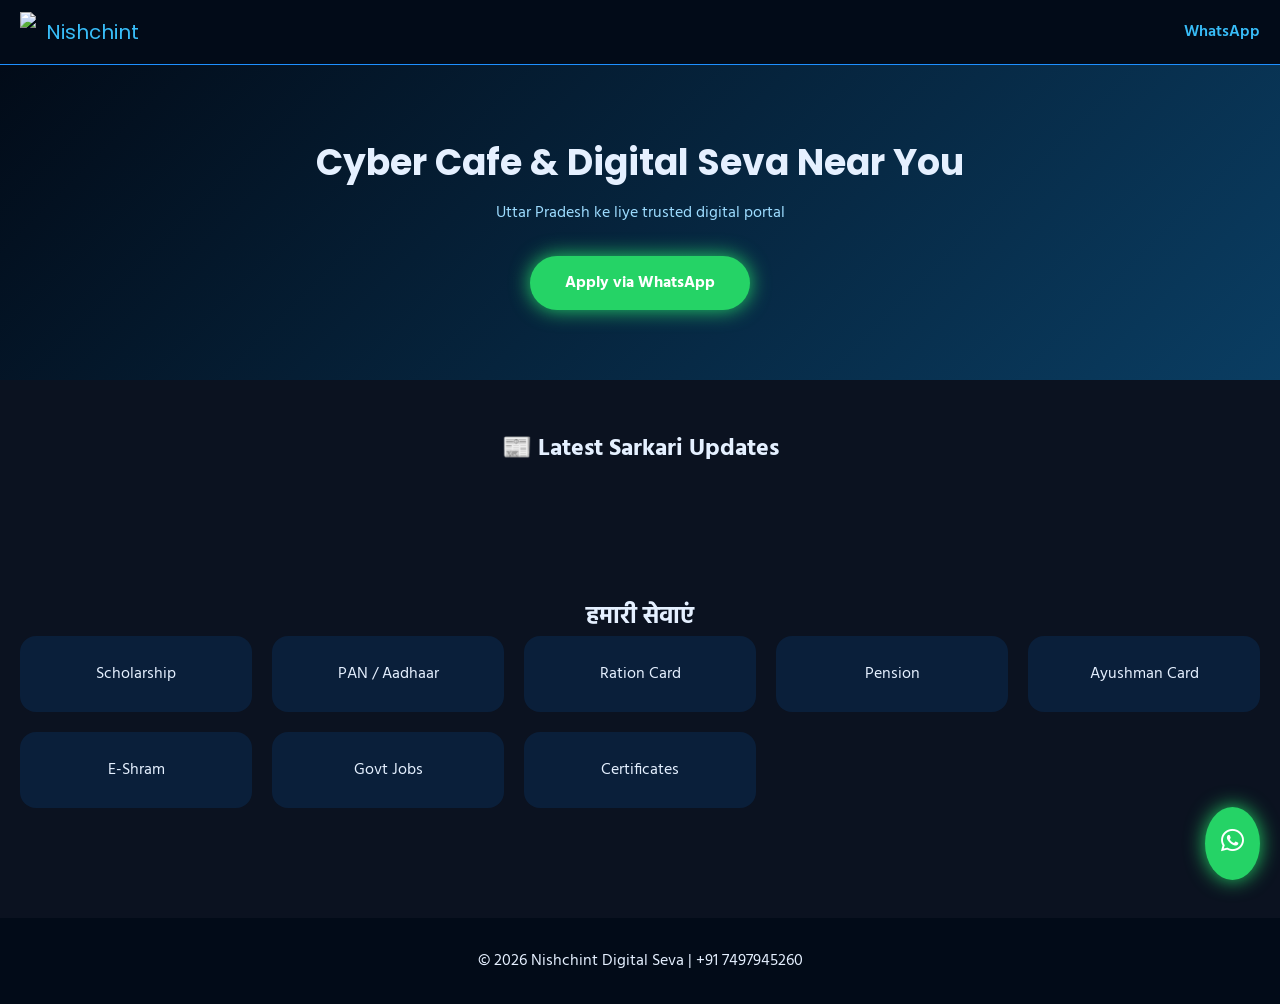
==== commit 4cc80338: "Update index.html" ====
--- a/index.html
+++ b/index.html
@@ -2,157 +2,146 @@
 <html lang="hi">
 <head>
 <meta charset="UTF-8">
-<meta name="viewport" content="width=device-width, initial-scale=1.0">
-
-<title>Nishchint – Cyber Cafe & Digital Seva Near Me</title>
-
-<meta name="description" content="Nishchint Digital Seva – Uttar Pradesh ka trusted cyber cafe aur online form filling portal. PAN, Aadhaar, Scholarship, Sarkari Yojana aur sabhi services ek jagah.">
-<meta name="robots" content="index, follow">
+<meta name="viewport" content="width=device-width, initial-scale=1">
+
+<title>Nishchint – Cyber Cafe & Digital Seva</title>
+<meta name="description" content="Uttar Pradesh ka trusted cyber cafe aur online form filling service. Scholarship, PAN, Aadhaar, Yojana, Jobs – sab ek jagah.">
 
 <link rel="manifest" href="/nishchint/manifest.json">
-<meta name="theme-color" content="#020617">
-
-<link href="https://fonts.googleapis.com/css2?family=Poppins:wght@500;600&family=Hind:wght@400;600&display=swap" rel="stylesheet">
+<meta name="theme-color" content="#0a3d62">
+
+<link href="https://fonts.googleapis.com/css2?family=Poppins:wght@600&family=Hind&display=swap" rel="stylesheet">
 <link rel="stylesheet" href="https://cdnjs.cloudflare.com/ajax/libs/font-awesome/6.5.0/css/all.min.css">
 
 <style>
 *{margin:0;padding:0;box-sizing:border-box}
-body{font-family:'Hind',sans-serif;background:#020617;color:#e5e7eb}
+body{
+font-family:'Hind',sans-serif;
+background:#0b1220;
+color:#e5f0ff;
+}
 
 /* HEADER */
 header{
-  background:#020617;
-  border-bottom:2px solid #38bdf8;
-  padding:14px 22px;
-  display:flex;
-  justify-content:space-between;
-  align-items:center;
+background:#020b18;
+display:flex;
+justify-content:space-between;
+align-items:center;
+padding:12px 20px;
+border-bottom:1px solid #1e90ff;
 }
 .logo{
-  display:flex;
-  align-items:center;
-  gap:10px;
+display:flex;
+align-items:center;
+gap:10px;
 }
 .logo img{
-  height:40px;
-  width:auto;
+height:40px;
+width:auto;
 }
 .logo span{
-  font-weight:700;
-  color:#fff;
+font-size:20px;
+font-family:'Poppins';
+color:#38bdf8;
 }
 header a{
-  color:#38bdf8;
-  font-weight:700;
-  text-decoration:none;
+color:#38bdf8;
+text-decoration:none;
+font-weight:600;
 }
 
 /* HERO */
 .hero{
-  background:linear-gradient(135deg,#1e90ff,#020617);
-  text-align:center;
-  padding:80px 20px;
+text-align:center;
+padding:70px 20px;
+background:linear-gradient(135deg,#020b18,#0a3d62);
 }
 .hero h1{
-  font-family:'Poppins';
-  color:#fff;
-  font-size:36px;
-}
-.hero p{color:#c7d2fe;margin-top:8px}
+font-size:36px;
+font-family:'Poppins';
+}
+.hero p{
+margin:10px 0;
+color:#9ddcff;
+}
 .hero a{
-  display:inline-block;
-  margin-top:25px;
-  padding:14px 40px;
-  border-radius:40px;
-  background:#22d3ee;
-  color:#020617;
-  font-weight:800;
-  box-shadow:0 0 25px #22d3ee;
-}
-
-/* SEARCH */
-.search{text-align:center;margin:30px}
-.search input{
-  padding:14px 20px;
-  border-radius:30px;
-  width:80%;
-  max-width:420px;
-  border:2px solid #38bdf8;
-  background:#020617;
-  color:#fff;
-}
-
-/* SECTIONS */
-section{max-width:1200px;margin:60px auto;padding:0 20px}
-h2{text-align:center;margin-bottom:30px;color:#38bdf8}
-
-/* CARDS */
-.cards{
-  display:grid;
-  grid-template-columns:repeat(auto-fit,minmax(220px,1fr));
-  gap:22px;
-}
-.card{
-  background:#020617;
-  border:2px solid #38bdf8;
-  border-radius:18px;
-  padding:22px;
-  text-align:center;
-  box-shadow:0 0 25px rgba(56,189,248,.4);
-  transition:.3s;
-}
-.card:hover{
-  transform:translateY(-10px);
-  box-shadow:0 0 50px #38bdf8;
-}
-.card i{
-  font-size:42px;
-  color:#38bdf8;
-  margin-bottom:10px;
-}
-.card h3{color:#fff}
-
-/* MODAL */
-.modal{
-  position:fixed;
-  top:0;left:0;
-  width:100%;height:100%;
-  background:rgba(0,0,0,.7);
-  display:none;
-  align-items:center;
-  justify-content:center;
-}
-.modal-content{
-  background:#020617;
-  color:#fff;
-  border:2px solid #38bdf8;
-  border-radius:20px;
-  padding:25px;
-  width:90%;
-  max-width:500px;
-}
-.modal-content ul{padding-left:18px}
-.modal-content li{margin:10px 0}
+display:inline-block;
+margin-top:20px;
+padding:14px 35px;
+border-radius:30px;
+background:#25d366;
+color:#fff;
+text-decoration:none;
+font-weight:700;
+box-shadow:0 0 20px #25d366;
+animation:pulse 1.5s infinite;
+}
+@keyframes pulse{
+50%{transform:scale(1.05)}
+}
+
+/* NEWS */
+.news{
+padding:50px 20px;
+text-align:center;
+}
+.news h2{margin-bottom:20px}
+.news-grid{
+display:grid;
+grid-template-columns:repeat(auto-fit,minmax(220px,1fr));
+gap:20px;
+}
+.news-card{
+background:#0a1f3a;
+padding:20px;
+border-radius:16px;
+box-shadow:0 0 15px rgba(56,189,248,.3);
+}
+.news-card a{
+color:#38bdf8;
+text-decoration:none;
+}
+
+/* SERVICES */
+.services{
+padding:60px 20px;
+text-align:center;
+}
+.service-grid{
+display:grid;
+grid-template-columns:repeat(auto-fit,minmax(200px,1fr));
+gap:20px;
+}
+.service{
+background:#0a1f3a;
+padding:25px;
+border-radius:16px;
+transition:.3s;
+}
+.service:hover{
+transform:translateY(-8px);
+box-shadow:0 0 20px #38bdf8;
+}
+
+/* WHATSAPP */
+.whatsapp{
+position:fixed;
+bottom:20px;
+right:20px;
+background:#25d366;
+color:#fff;
+padding:16px;
+border-radius:50%;
+font-size:26px;
+box-shadow:0 0 20px #25d366;
+}
 
 /* FOOTER */
 footer{
-  background:#020617;
-  border-top:2px solid #38bdf8;
-  text-align:center;
-  padding:30px;
-  color:#94a3b8;
-}
-
-/* WHATSAPP */
-.whatsapp{
-  position:fixed;
-  bottom:20px;
-  right:20px;
-  background:#25d366;
-  color:#fff;
-  padding:16px;
-  border-radius:50%;
-  font-size:26px;
+text-align:center;
+padding:30px;
+background:#020b18;
+margin-top:50px;
 }
 </style>
 </head>
@@ -160,49 +149,40 @@
 <body>
 
 <header>
-  <div class="logo">
-    <img src="/nishchint/logo.png">
-    <span>Nishchint Digital Seva</span>
-  </div>
-  <a href="https://wa.me/917497945260">WhatsApp</a>
+<div class="logo">
+<img src="/nishchint/logo.png">
+<span>Nishchint</span>
+</div>
+<a href="https://wa.me/917497945260">WhatsApp</a>
 </header>
 
 <section class="hero">
-  <h1>Cyber Cafe & Digital Seva Near You</h1>
-  <p>Uttar Pradesh ka trusted online portal</p>
-  <a href="https://wa.me/917497945260">Apply via WhatsApp</a>
+<h1>Cyber Cafe & Digital Seva Near You</h1>
+<p>Uttar Pradesh ke liye trusted digital portal</p>
+<a href="https://wa.me/917497945260">Apply via WhatsApp</a>
 </section>
 
-<div class="search">
-  <input type="text" placeholder="Search PAN, Aadhaar, Scholarship, Job…">
-</div>
-
-<section>
+<section class="news">
 <h2>📰 Latest Sarkari Updates</h2>
-<div id="news" class="cards"></div>
+<div id="news" class="news-grid"></div>
 </section>
 
-<section>
+<section class="services">
 <h2>हमारी सेवाएं</h2>
-<div class="cards">
-<div class="card" onclick="openModal('student')"><i class="fa-solid fa-graduation-cap"></i><h3>शिक्षा</h3></div>
-<div class="card" onclick="openModal('cert')"><i class="fa-solid fa-file-lines"></i><h3>प्रमाण पत्र</h3></div>
-<div class="card" onclick="openModal('gov')"><i class="fa-solid fa-building-columns"></i><h3>योजनाएं</h3></div>
-<div class="card" onclick="openModal('id')"><i class="fa-solid fa-id-card"></i><h3>ID</h3></div>
-<div class="card" onclick="openModal('job')"><i class="fa-solid fa-briefcase"></i><h3>Jobs</h3></div>
-<div class="card" onclick="openModal('digital')"><i class="fa-solid fa-desktop"></i><h3>Digital</h3></div>
+<div class="service-grid">
+<div class="service">Scholarship</div>
+<div class="service">PAN / Aadhaar</div>
+<div class="service">Ration Card</div>
+<div class="service">Pension</div>
+<div class="service">Ayushman Card</div>
+<div class="service">E-Shram</div>
+<div class="service">Govt Jobs</div>
+<div class="service">Certificates</div>
 </div>
 </section>
 
-<div class="modal" id="modal">
-<div class="modal-content">
-<div style="text-align:right;cursor:pointer" onclick="closeModal()">❌</div>
-<ul id="modalList"></ul>
-</div>
-</div>
-
 <footer>
-© 2026 Nishchint Digital Seva | Uttar Pradesh
+© 2026 Nishchint Digital Seva | +91 7497945260
 </footer>
 
 <a class="whatsapp" href="https://wa.me/917497945260">
@@ -210,32 +190,18 @@
 </a>
 
 <script>
-const services={
-student:["Scholarship","Fee Reimbursement","Exam Forms"],
-cert:["Income","Caste","Domicile","Birth"],
-gov:["Ayushman","PM Awas","E-Shram"],
-id:["PAN","Aadhaar","Voter","Ration"],
-job:["SSC","Railway","UP Police"],
-digital:["Resume","Form Filling","Print","Bill Payment"]
-};
-
-function openModal(t){
-let ul=document.getElementById("modalList");
-ul.innerHTML="";
-services[t].forEach(s=>ul.innerHTML+=`<li>${s}</li>`);
-document.getElementById("modal").style.display="flex";
-}
-function closeModal(){
-document.getElementById("modal").style.display="none";
-}
-
-/* AUTO NEWS */
-fetch(https://sheetdb.io/api/v1/pg210re7vg42k)
+// PASTE YOUR SHEETDB API LINK HERE
+fetch https://sheetdb.io/api/v1/pg210re7vg42k
 .then(r=>r.json())
-.then(d=>{
+.then(data=>{
 let html="";
-d.slice(0,6).forEach(n=>{
-html+=`<div class="card"><h4>${n.Title}</h4><small>${n.Date}</small><br><a href="${n.Link}" target="_blank" style="color:#38bdf8">View</a></div>`;
+data.slice(0,6).forEach(n=>{
+html+=`
+<div class="news-card">
+<b>${n.Title}</b><br>
+<small>${n.Date}</small><br>
+<a href="${n.Link}" target="_blank">Open</a>
+</div>`;
 });
 document.getElementById("news").innerHTML=html;
 });
